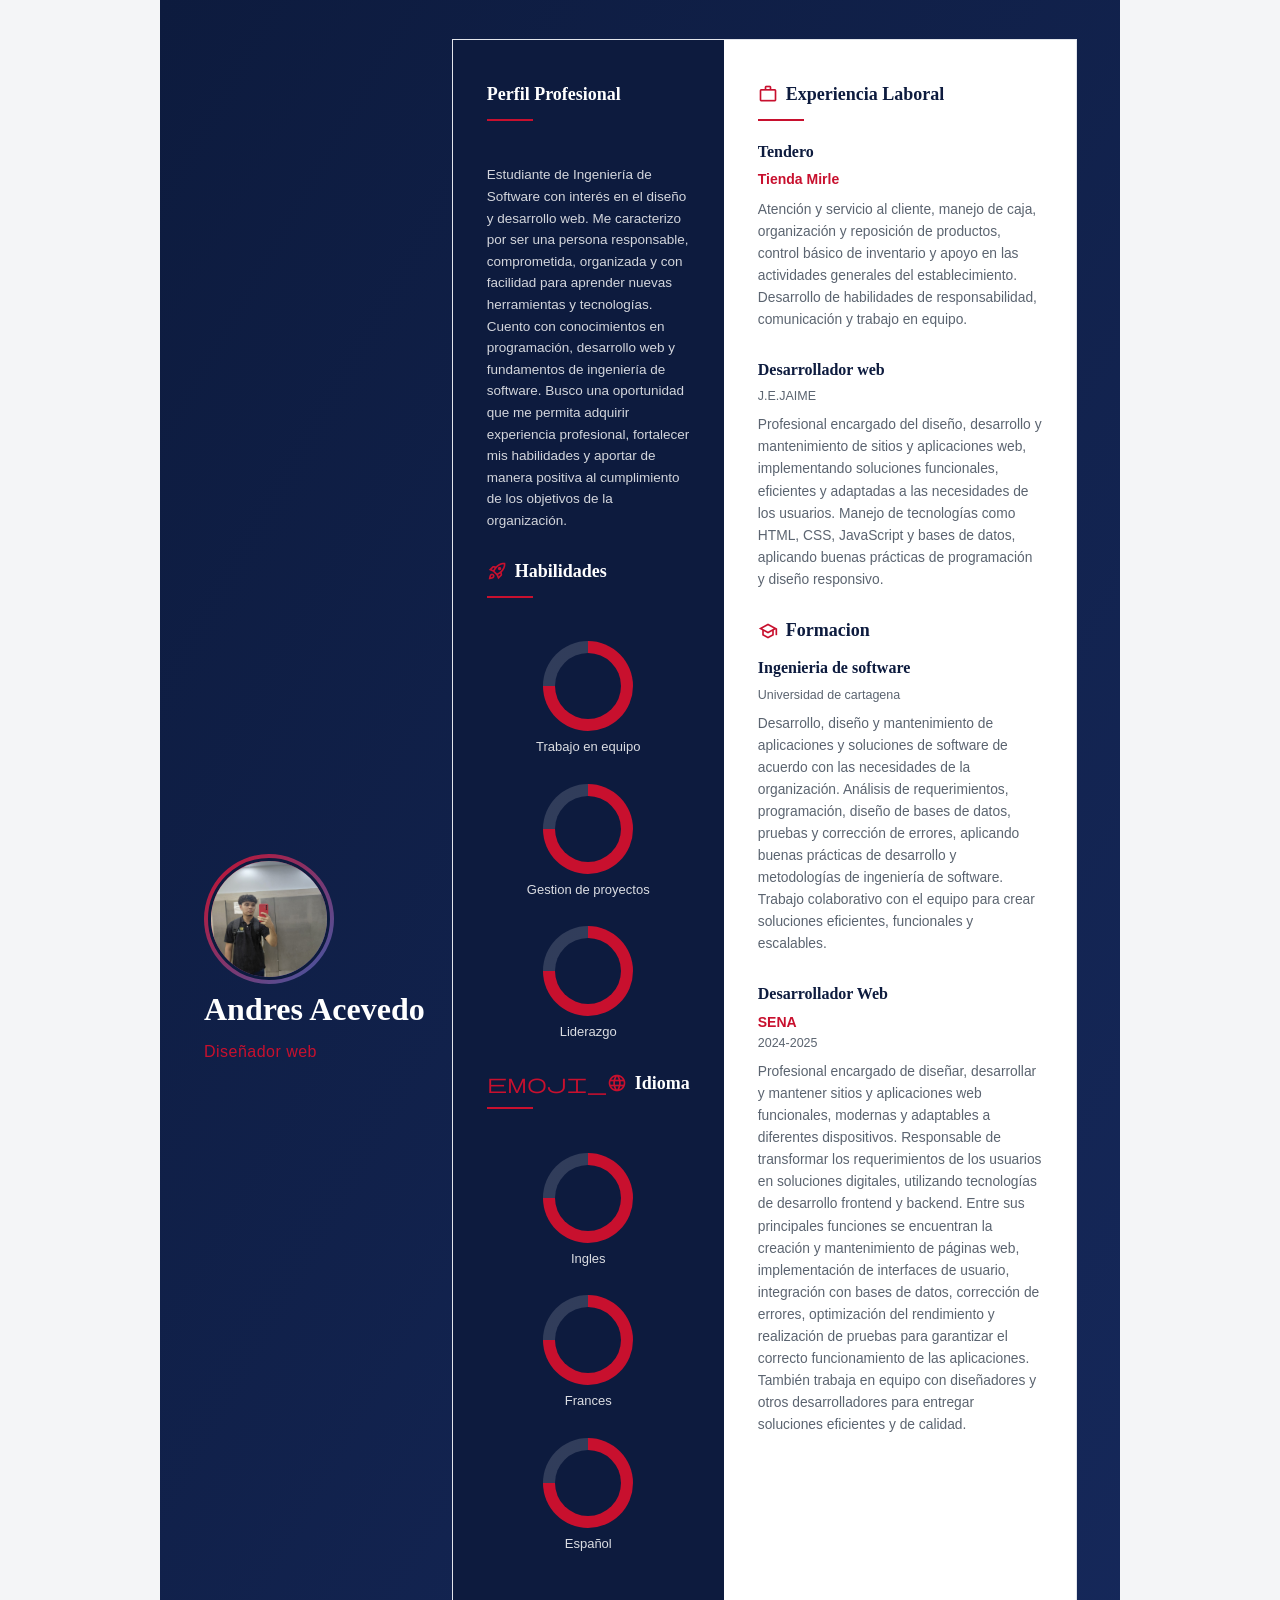
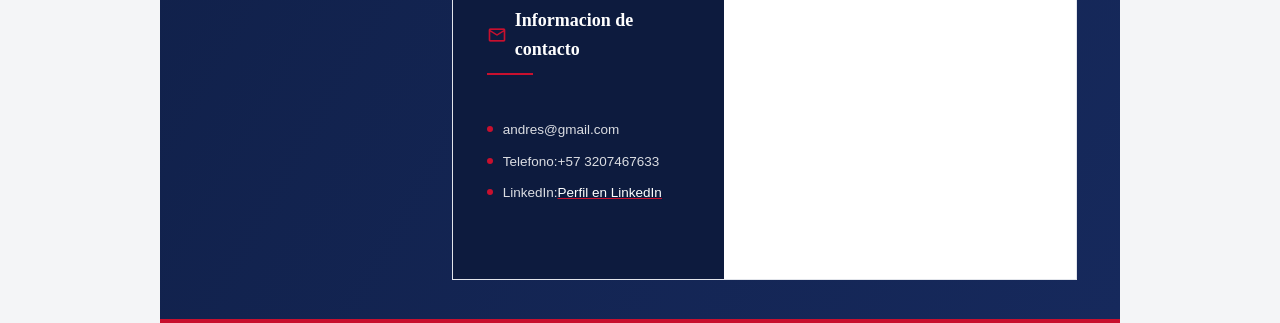
==== index.html @ 921162bf "Add files via upload" ====
<!DOCTYPE html>
<html lang="en">
<head>
    <meta charset="UTF-8">
    <meta name="viewport" content="width=device-width, initial-scale=1.0">
    <title>Hoja De Vida</title>
    <link rel="icon" href="logo_ada13.png"
    type="image/png">
    <link rel="stylesheet" href="styles.css">
    <link href="https://fonts.googleapis.com/css2?family=Material+Symbols+Outlined" rel="stylesheet" /> <!--font Awesome-->
</head>

</head>
<body>
    <div class="container">
        <div class="cabecera">
            <div class="contenedor_foto_perfil"><img src="Foto_de_perfil.jpg"

            </div>
        </div>
        <div class="nombre_puesto">
            <h1>Andres Acevedo</h1>
            <h2>Diseñador web</h2>
        </div>
    </div>    
        <div class="contenido_cv">
            <section class="habilidades">
                <h3>Perfil Profesional</h3>
                <hr>
                <br>
                <p class="carta_presentacion">
                    Estudiante de Ingeniería de Software con interés en el diseño y desarrollo
    web. Me caracterizo por ser una persona responsable, comprometida,
    organizada y con facilidad para aprender nuevas herramientas y tecnologías.
    Cuento con conocimientos en programación, desarrollo web y fundamentos de
    ingeniería de software. Busco una oportunidad que me permita adquirir
    experiencia profesional, fortalecer mis habilidades y aportar de manera
    positiva al cumplimiento de los objetivos de la organización.
                </p>
                <br>
                <h3>
                <span class="material-symbols-outlined">rocket_launch</span> Habilidades</h3>
                <hr>
                <br>
                <div class="grafico">
                    <div class="donut-hole"></div><!--agregamos el centro de la rosquilla-->
                    <div class="sector" id="sector1"></div>
                    <div class="sector" id="sector2"></div>
                    <div class="sector" id="sector3"></div>
                </div>
                <div class="habilidad">Trabajo en equipo</div>
                <br>
                <div class="grafico">
                    <div class="donut-hole"></div><!--agregamos al centro de la rosquilla-->
                    <div class="sector"id="sector1"></div>
                    <div class="sector"id="sector2"></div>
                    <div class="sector"id="sector3"></div>
                </div>
                <div class="habilidad">Gestion de proyectos</div>
                <br>
                <div class="grafico">
                    <div class="donut-hole"></div><!--agregamos al centro de la rosquilla-->
                    <div class="sector"id="sector1"></div>
                    <div class="sector"id="sector2"></div>
                    <div class="sector"id="sector3"></div>
                </div>
                <div class="habilidad">Liderazgo</div>
                <br>

                <h3> <span class="material-symbols-outlined">emoji_language </span>Idioma </h3>
                <hr>
                <br>
                <div class="grafico">
                    <div class="donut-hole"></div><!--agregamos el centro de la rosquilla-->
                    <div class="sector" id="sector1"></div>
                    <div class="sector" id="sector2"></div>
                    <div class="sector" id="sector3"></div>
                </div>

                  <div class="habilidad">Ingles</div>
                <br>
                <div class="grafico">
                    <div class="donut-hole"></div><!--agregamos al centro de la rosquilla-->
                    <div class="sector"id="sector1"></div>
                    <div class="sector"id="sector2"></div>
                    <div class="sector"id="sector3"></div>
                </div>
                <div class="habilidad">Frances</div>
                <br>
                <div class="grafico">
                    <div class="donut-hole"></div><!--agregamos al centro de la rosquilla-->
                    <div class="sector"id="sector1"></div>
                    <div class="sector"id="sector2"></div>
                    <div class="sector"id="sector3"></div>
                </div>
                <div class="habilidad">Español</div>
                <br>
                <br>
                <h3><span class="material-symbols-outlined">mail </span>Informacion de contacto</h3>
                <hr>
                <br>
                <ul>
                    <li></Email:correo>andres@gmail.com</li>
                    <li>Telefono:+57 3207467633</li>
                    <li>LinkedIn:<a href="#">Perfil en LinkedIn</a></li>
                </ul>
                <br>
            </section>
    <section class="experiencia">
        <h3 ><span class="material-symbols-outlined">work </span>Experiencia Laboral</h3>
        <hr>
        <h4>Tendero</h4>
        <div class="nombre_empresa">Tienda Mirle</div>
        <div class="año_puesto"></div>
        <p class="descripcion_puesto">Atención y servicio al cliente, manejo de caja, organización y
        reposición de productos, control básico de inventario y apoyo en las
        actividades generales del establecimiento. Desarrollo de habilidades
        de responsabilidad, comunicación y trabajo en equipo.</p>
        <br>
        <h4>Desarrollador web</h4>
        <div class="año_puesto">J.E.JAIME</div>
         <p class="descripcion_puesto">Profesional encargado del diseño, desarrollo y mantenimiento de sitios y aplicaciones web, implementando soluciones funcionales, eficientes y adaptadas a las necesidades de los usuarios. Manejo de tecnologías como HTML, CSS, JavaScript y bases de datos, aplicando buenas prácticas de programación y diseño responsivo.</p>
         <br>
         <h3><span class="material-symbols-outlined">school </span>Formacion</h3>
         <h4>Ingenieria de software</h4>
        <div class="año_puesto">Universidad de cartagena</div>
         <p class="descripcion_puesto">Desarrollo, diseño y mantenimiento de aplicaciones y soluciones de
    software de acuerdo con las necesidades de la organización. Análisis de
    requerimientos, programación, diseño de bases de datos, pruebas y
    corrección de errores, aplicando buenas prácticas de desarrollo y
    metodologías de ingeniería de software. Trabajo colaborativo con el equipo
    para crear soluciones eficientes, funcionales y escalables.</p>
         <br>
         <h4>Desarrollador Web</h4>
         <div class="nombre_empresa">SENA</div>
         <div class="año_puesto">2024-2025</div>
         <p class="descripcion_puesto">Profesional encargado de diseñar, desarrollar y mantener sitios y aplicaciones web funcionales, modernas y adaptables a diferentes dispositivos. Responsable de transformar los requerimientos de los usuarios en soluciones digitales, utilizando tecnologías de desarrollo frontend y backend.

Entre sus principales funciones se encuentran la creación y mantenimiento de páginas web, implementación de interfaces de usuario, integración con bases de datos, corrección de errores, optimización del rendimiento y realización de pruebas para garantizar el correcto funcionamiento de las aplicaciones. También trabaja en equipo con diseñadores y otros desarrolladores para entregar soluciones eficientes y de calidad.
         </p>
         <br>

          


    </section>
    
</body>

</html>
---- styles.css ----
/* =========================================================
   Hoja de vida — paleta rojo / azul
   Hecho para acompañar el index.html proporcionado
   (clases: .container, .cabecera, .contenido_cv,
   .habilidades, .experiencia, .grafico, etc.)
   ========================================================= */
 
:root {
  --azul-oscuro:  #0d1b3e;
  --azul-medio:   #16295c;
  --azul-claro:   #3d5aa8;
  --rojo:         #c8102e;
  --rojo-oscuro:  #8f0c21;
  --blanco:       #ffffff;
  --gris-claro:   #f4f5f7;
  --gris-linea:   #e2e5eb;
  --texto-oscuro: #1c1f26;
  --texto-gris:   #5b6470;
 
  --fuente-titulo: "Georgia", "Times New Roman", serif;
  --fuente-texto:  "Segoe UI", Arial, sans-serif;
}
 
* { box-sizing: border-box; }
 
html, body {
  margin: 0;
  padding: 0;
}
 
body {
  font-family: var(--fuente-texto);
  color: var(--texto-oscuro);
  background: var(--gris-claro);
  line-height: 1.6;
}
 
/* ---------------------------------------------------------
   Texto suelto sobre el body (parrafo_1)
   Se muestra como una franja discreta antes del CV.
   Si no lo necesitas, puedes borrar el <p> del HTML.
--------------------------------------------------------- */
.parrafo_1 {
  max-width: 900px;
  margin: 16px auto;
  padding: 0 24px;
  font-size: 12.5px;
  font-style: italic;
  color: var(--texto-gris);
  text-align: center;
}
 
/* ---------------------------------------------------------
   Encabezado: foto + nombre / puesto
--------------------------------------------------------- */
.container {
  max-width: 960px;
  margin: 0 auto;
  display: flex;
  align-items: center;
  gap: 28px;
  padding: 40px 44px;
  background: linear-gradient(120deg, var(--azul-oscuro) 0%, var(--azul-medio) 100%);
  border-bottom: 4px solid var(--rojo);
}
 
.cabecera { flex: 0 0 auto; }
 
.contenedor_foto_perfil {
  width: 130px;
  height: 130px;
  border-radius: 50%;
  padding: 4px;
  background: linear-gradient(135deg, var(--rojo), var(--azul-claro));
}
 
.contenedor_foto_perfil img {
  width: 100%;
  height: 100%;
  object-fit: cover;
  border-radius: 50%;
  display: block;
  border: 3px solid var(--azul-oscuro);
}
 
.nombre_puesto h1 {
  margin: 0 0 4px;
  font-family: var(--fuente-titulo);
  font-size: 32px;
  color: var(--blanco);
}
 
.nombre_puesto h2 {
  margin: 0;
  font-size: 16px;
  font-weight: 500;
  letter-spacing: 0.03em;
  color: var(--rojo);
  text-transform: none;
}
 
/* ---------------------------------------------------------
   Cuerpo del CV: sidebar (habilidades) + contenido (experiencia)
--------------------------------------------------------- */
.contenido_cv {
  max-width: 960px;
  margin: 0 auto;
  display: flex;
  align-items: flex-start;
  background: var(--blanco);
  box-shadow: 0 0 0 1px var(--gris-linea);
}
 
.habilidades,
.experiencia {
  padding: 40px 34px;
}
 
.habilidades {
  flex: 0 0 36%;
  background: var(--azul-oscuro);
  color: var(--blanco);
}
 
.experiencia {
  flex: 1;
  background: var(--blanco);
  color: var(--texto-oscuro);
}
 
/* ---------------------------------------------------------
   Encabezados de sección (h3 con ícono) y separadores
--------------------------------------------------------- */
h3 {
  display: flex;
  align-items: center;
  gap: 8px;
  font-family: var(--fuente-titulo);
  font-size: 18px;
  margin: 0 0 10px;
}
 
.habilidades h3 { color: var(--blanco); }
.experiencia h3 { color: var(--azul-oscuro); }
 
h3 .material-symbols-outlined {
  font-size: 20px;
  color: var(--rojo);
}
 
.material-symbols-outlined {
  font-variation-settings: 'FILL' 0, 'wght' 400, 'GRAD' 0, 'opsz' 24;
  vertical-align: middle;
}
 
.habilidades hr {
  border: none;
  border-top: 2px solid var(--rojo);
  margin: 0 0 18px;
  width: 46px;
}
 
.experiencia hr {
  border: none;
  border-top: 2px solid var(--rojo);
  margin: 0 0 18px;
  width: 46px;
}
 
h4 {
  font-family: var(--fuente-titulo);
  font-size: 16px;
  color: var(--azul-oscuro);
  margin: 0 0 4px;
}
 
/* ---------------------------------------------------------
   Textos de la sidebar
--------------------------------------------------------- */
.carta_presentacion {
  font-size: 13.5px;
  color: rgba(255, 255, 255, 0.82);
  margin: 0;
}
 
.habilidad {
  text-align: center;
  font-size: 13px;
  color: rgba(255, 255, 255, 0.85);
  margin-top: 6px;
}
 
/* ---------------------------------------------------------
   Gráfico tipo dona (habilidades / idiomas)
   El anillo se dibuja con conic-gradient en rojo y azul claro;
   .donut-hole recorta el centro para dejar el efecto de dona.
   Ajusta el segundo valor del conic-gradient (0%-100%) para
   representar el nivel de cada habilidad.
--------------------------------------------------------- */
.grafico {
  position: relative;
  width: 90px;
  height: 90px;
  margin: 0 auto;
  border-radius: 50%;
  background: conic-gradient(
    var(--rojo) 0% 75%,
    rgba(255, 255, 255, 0.15) 75% 100%
  );
}
 
.donut-hole {
  position: absolute;
  inset: 12px;
  border-radius: 50%;
  background: var(--azul-oscuro);
}
 
/* Los divs .sector quedan disponibles por si luego los usas
   para animar o segmentar el anillo con JavaScript; por
   defecto no necesitan verse. */
.sector {
  position: absolute;
  inset: 0;
  border-radius: 50%;
}
 
/* ---------------------------------------------------------
   Información de contacto
--------------------------------------------------------- */
.habilidades ul {
  list-style: none;
  margin: 0;
  padding: 0;
}
 
.habilidades ul li {
  position: relative;
  padding-left: 16px;
  font-size: 13.5px;
  color: rgba(255, 255, 255, 0.85);
  margin-bottom: 10px;
}
 
.habilidades ul li::before {
  content: "";
  position: absolute;
  left: 0;
  top: 7px;
  width: 6px;
  height: 6px;
  border-radius: 50%;
  background: var(--rojo);
}
 
.habilidades ul li a {
  color: var(--blanco);
  text-decoration: underline;
  text-decoration-color: var(--rojo);
}
 
.habilidades ul li a:hover { color: var(--rojo); }
 
/* ---------------------------------------------------------
   Experiencia y formación
--------------------------------------------------------- */
.nombre_empresa {
  font-size: 14px;
  font-weight: 600;
  color: var(--rojo);
}
 
.año_puesto {
  font-size: 12.5px;
  color: var(--texto-gris);
  margin-bottom: 8px;
}
 
.descripcion_puesto {
  font-size: 13.8px;
  color: var(--texto-gris);
  max-width: 60ch;
  margin: 0;
}
 
/* ---------------------------------------------------------
   Responsivo
--------------------------------------------------------- */
@media (max-width: 760px) {
  .container {
    flex-direction: column;
    text-align: center;
    padding: 32px 24px;
  }
 
  .contenido_cv { flex-direction: column; }
 
  .habilidades, .experiencia {
    flex: 1 1 auto;
    padding: 32px 24px;
  }
}
 
@media (prefers-reduced-motion: reduce) {
  * { transition: none !important; }
}
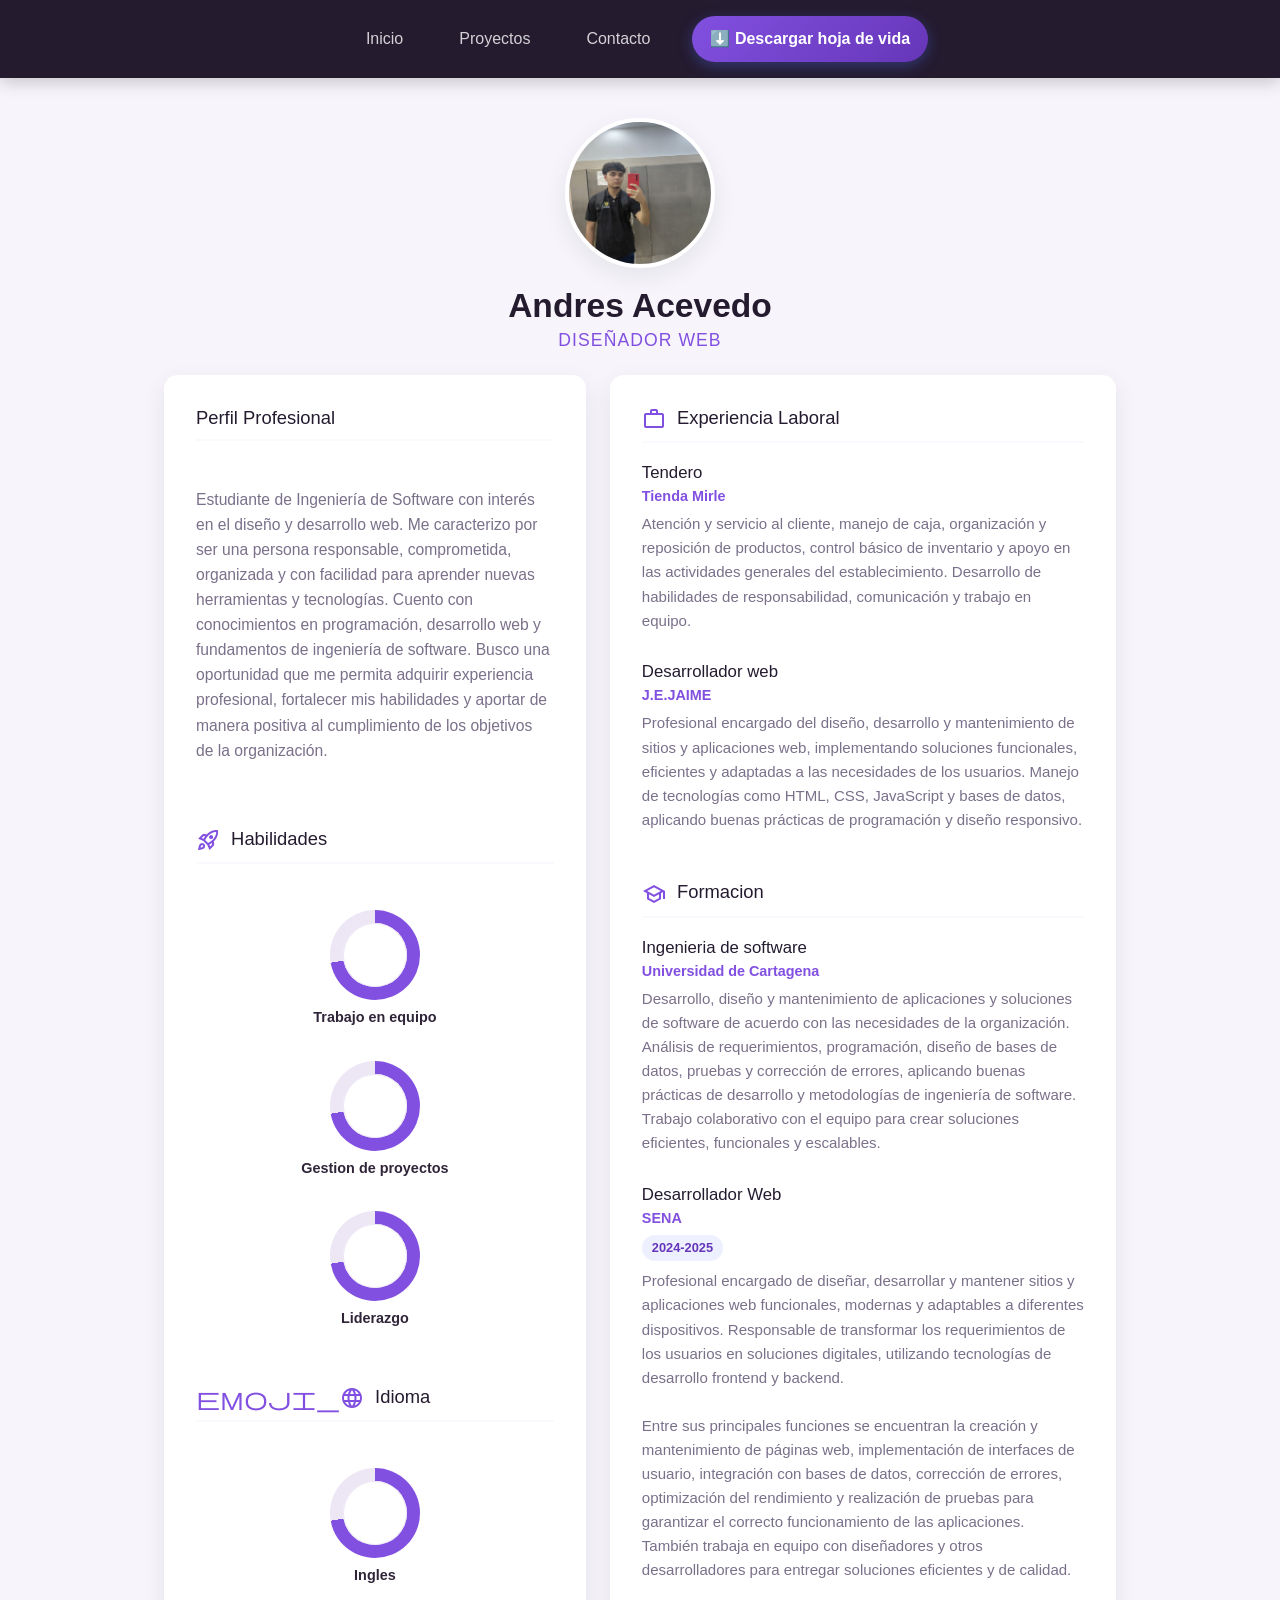
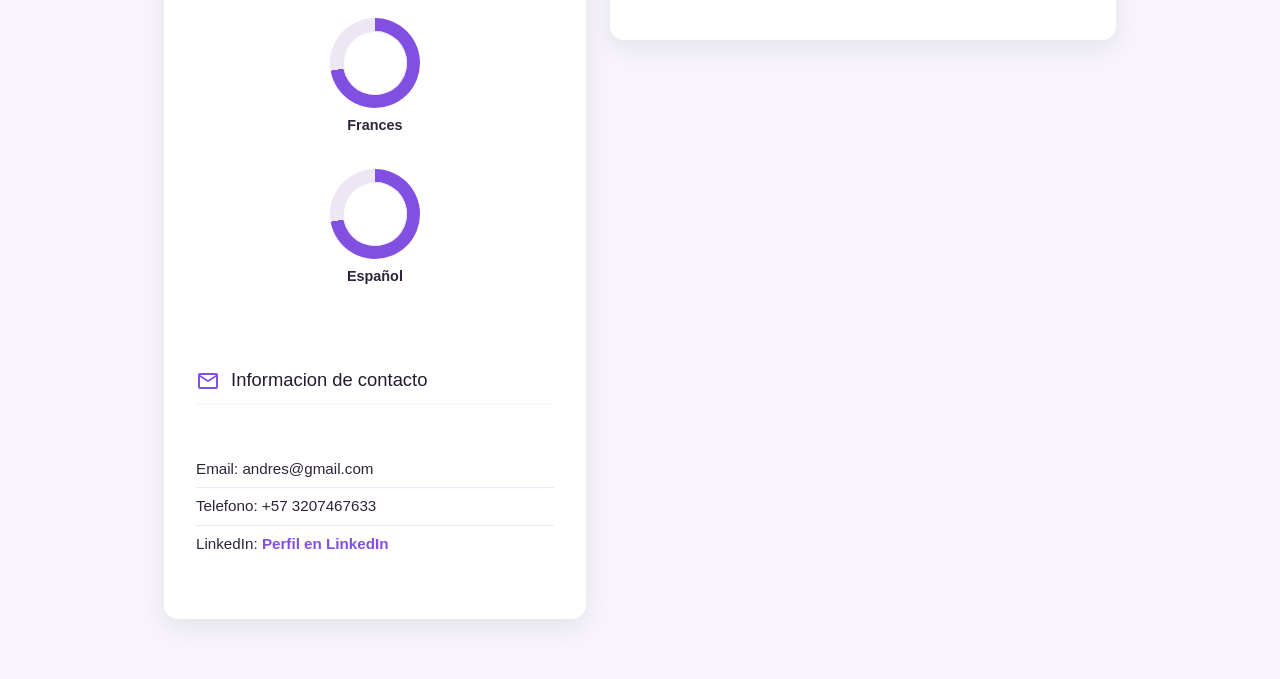
==== commit 97f655e3: "Add files via upload" ====
--- a/index.html
+++ b/index.html
@@ -1,150 +1,174 @@
 <!DOCTYPE html>
-<html lang="en">
+<html lang="es">
 <head>
-    <meta charset="UTF-8">
-    <meta name="viewport" content="width=device-width, initial-scale=1.0">
-    <title>Hoja De Vida</title>
-    <link rel="icon" href="logo_ada13.png"
-    type="image/png">
-    <link rel="stylesheet" href="styles.css">
-    <link href="https://fonts.googleapis.com/css2?family=Material+Symbols+Outlined" rel="stylesheet" /> <!--font Awesome-->
-</head>
-
+  <meta charset="UTF-8" />
+  <meta name="viewport" content="width=device-width, initial-scale=1.0" />
+  <title>Hoja De Vida</title>
+  <link rel="icon" href="logo_ada13.png" type="image/png" />
+  <link rel="stylesheet" href="https://cdn.jsdelivr.net/npm/bootstrap@5.3.3/dist/css/bootstrap.min.css" />
+  <link rel="stylesheet" href="styles.css" />
+  <link href="https://fonts.googleapis.com/css2?family=Material+Symbols+Outlined" rel="stylesheet" />
 </head>
 <body>
-    <div class="container">
-        <div class="cabecera">
-            <div class="contenedor_foto_perfil"><img src="Foto_de_perfil.jpg"
+  <!-- 🔗 Navegación -->
+  <nav class="nav">
+    <a href="index.html" class="nav__link">Inicio</a>
+    <a href="proyecto.html" class="nav__link">Proyectos</a>
+    <a href="contacto.html" class="nav__link">Contacto</a>
 
-            </div>
-        </div>
-        <div class="nombre_puesto">
-            <h1>Andres Acevedo</h1>
-            <h2>Diseñador web</h2>
-        </div>
-    </div>    
-        <div class="contenido_cv">
-            <section class="habilidades">
-                <h3>Perfil Profesional</h3>
-                <hr>
-                <br>
-                <p class="carta_presentacion">
-                    Estudiante de Ingeniería de Software con interés en el diseño y desarrollo
-    web. Me caracterizo por ser una persona responsable, comprometida,
-    organizada y con facilidad para aprender nuevas herramientas y tecnologías.
-    Cuento con conocimientos en programación, desarrollo web y fundamentos de
-    ingeniería de software. Busco una oportunidad que me permita adquirir
-    experiencia profesional, fortalecer mis habilidades y aportar de manera
-    positiva al cumplimiento de los objetivos de la organización.
-                </p>
-                <br>
-                <h3>
-                <span class="material-symbols-outlined">rocket_launch</span> Habilidades</h3>
-                <hr>
-                <br>
-                <div class="grafico">
-                    <div class="donut-hole"></div><!--agregamos el centro de la rosquilla-->
-                    <div class="sector" id="sector1"></div>
-                    <div class="sector" id="sector2"></div>
-                    <div class="sector" id="sector3"></div>
-                </div>
-                <div class="habilidad">Trabajo en equipo</div>
-                <br>
-                <div class="grafico">
-                    <div class="donut-hole"></div><!--agregamos al centro de la rosquilla-->
-                    <div class="sector"id="sector1"></div>
-                    <div class="sector"id="sector2"></div>
-                    <div class="sector"id="sector3"></div>
-                </div>
-                <div class="habilidad">Gestion de proyectos</div>
-                <br>
-                <div class="grafico">
-                    <div class="donut-hole"></div><!--agregamos al centro de la rosquilla-->
-                    <div class="sector"id="sector1"></div>
-                    <div class="sector"id="sector2"></div>
-                    <div class="sector"id="sector3"></div>
-                </div>
-                <div class="habilidad">Liderazgo</div>
-                <br>
+    <a class="btn-download" href="hoja_de_vida.pdf" download="Andres_Acevedo_HojaDeVida.pdf">
+      ⬇️ Descargar hoja de vida
+    </a>
+  </nav>
 
-                <h3> <span class="material-symbols-outlined">emoji_language </span>Idioma </h3>
-                <hr>
-                <br>
-                <div class="grafico">
-                    <div class="donut-hole"></div><!--agregamos el centro de la rosquilla-->
-                    <div class="sector" id="sector1"></div>
-                    <div class="sector" id="sector2"></div>
-                    <div class="sector" id="sector3"></div>
-                </div>
+  <div class="container">
+    <div class="cabecera">
+      <div class="contenedor_foto_perfil">
+        <img src="Foto_de_perfil.jpg" alt="Foto de perfil de Andres Acevedo" />
+      </div>
+    </div>
 
-                  <div class="habilidad">Ingles</div>
-                <br>
-                <div class="grafico">
-                    <div class="donut-hole"></div><!--agregamos al centro de la rosquilla-->
-                    <div class="sector"id="sector1"></div>
-                    <div class="sector"id="sector2"></div>
-                    <div class="sector"id="sector3"></div>
-                </div>
-                <div class="habilidad">Frances</div>
-                <br>
-                <div class="grafico">
-                    <div class="donut-hole"></div><!--agregamos al centro de la rosquilla-->
-                    <div class="sector"id="sector1"></div>
-                    <div class="sector"id="sector2"></div>
-                    <div class="sector"id="sector3"></div>
-                </div>
-                <div class="habilidad">Español</div>
-                <br>
-                <br>
-                <h3><span class="material-symbols-outlined">mail </span>Informacion de contacto</h3>
-                <hr>
-                <br>
-                <ul>
-                    <li></Email:correo>andres@gmail.com</li>
-                    <li>Telefono:+57 3207467633</li>
-                    <li>LinkedIn:<a href="#">Perfil en LinkedIn</a></li>
-                </ul>
-                <br>
-            </section>
+    <div class="nombre_puesto">
+      <h1>Andres Acevedo</h1>
+      <h2>Diseñador web</h2>
+    </div>
+  </div>
+
+  <div class="contenido_cv">
+    <section class="habilidades">
+      <h3>Perfil Profesional</h3>
+      <hr />
+      <br />
+      <p class="carta_presentacion">
+        Estudiante de Ingeniería de Software con interés en el diseño y desarrollo
+        web. Me caracterizo por ser una persona responsable, comprometida,
+        organizada y con facilidad para aprender nuevas herramientas y tecnologías.
+        Cuento con conocimientos en programación, desarrollo web y fundamentos de
+        ingeniería de software. Busco una oportunidad que me permita adquirir
+        experiencia profesional, fortalecer mis habilidades y aportar de manera
+        positiva al cumplimiento de los objetivos de la organización.
+      </p>
+      <br />
+
+      <h3><span class="material-symbols-outlined">rocket_launch</span> Habilidades</h3>
+      <hr />
+      <br />
+
+      <div class="grafico">
+        <div class="donut-hole"></div>
+        <div class="sector" id="sector1"></div>
+        <div class="sector" id="sector2"></div>
+        <div class="sector" id="sector3"></div>
+      </div>
+      <div class="habilidad">Trabajo en equipo</div>
+      <br />
+
+      <div class="grafico">
+        <div class="donut-hole"></div>
+        <div class="sector" id="sector1"></div>
+        <div class="sector" id="sector2"></div>
+        <div class="sector" id="sector3"></div>
+      </div>
+      <div class="habilidad">Gestion de proyectos</div>
+      <br />
+
+      <div class="grafico">
+        <div class="donut-hole"></div>
+        <div class="sector" id="sector1"></div>
+        <div class="sector" id="sector2"></div>
+        <div class="sector" id="sector3"></div>
+      </div>
+      <div class="habilidad">Liderazgo</div>
+      <br />
+
+      <h3><span class="material-symbols-outlined">emoji_language</span> Idioma</h3>
+      <hr />
+      <br />
+
+      <div class="grafico">
+        <div class="donut-hole"></div>
+        <div class="sector" id="sector1"></div>
+        <div class="sector" id="sector2"></div>
+        <div class="sector" id="sector3"></div>
+      </div>
+      <div class="habilidad">Ingles</div>
+      <br />
+
+      <div class="grafico">
+        <div class="donut-hole"></div>
+        <div class="sector" id="sector1"></div>
+        <div class="sector" id="sector2"></div>
+        <div class="sector" id="sector3"></div>
+      </div>
+      <div class="habilidad">Frances</div>
+      <br />
+
+      <div class="grafico">
+        <div class="donut-hole"></div>
+        <div class="sector" id="sector1"></div>
+        <div class="sector" id="sector2"></div>
+        <div class="sector" id="sector3"></div>
+      </div>
+      <div class="habilidad">Español</div>
+      <br /><br />
+
+      <h3><span class="material-symbols-outlined">mail</span> Informacion de contacto</h3>
+      <hr />
+      <br />
+      <ul>
+        <li>Email: andres@gmail.com</li>
+        <li>Telefono: +57 3207467633</li>
+        <li>LinkedIn: <a href="https://www.linkedin.com" target="_blank" rel="noopener noreferrer">Perfil en LinkedIn</a></li>
+      </ul>
+      <br />
+    </section>
+
     <section class="experiencia">
-        <h3 ><span class="material-symbols-outlined">work </span>Experiencia Laboral</h3>
-        <hr>
-        <h4>Tendero</h4>
-        <div class="nombre_empresa">Tienda Mirle</div>
-        <div class="año_puesto"></div>
-        <p class="descripcion_puesto">Atención y servicio al cliente, manejo de caja, organización y
+      <h3><span class="material-symbols-outlined">work</span> Experiencia Laboral</h3>
+      <hr />
+
+      <h4>Tendero</h4>
+      <div class="nombre_empresa">Tienda Mirle</div>
+      <p class="descripcion_puesto">
+        Atención y servicio al cliente, manejo de caja, organización y
         reposición de productos, control básico de inventario y apoyo en las
         actividades generales del establecimiento. Desarrollo de habilidades
-        de responsabilidad, comunicación y trabajo en equipo.</p>
-        <br>
-        <h4>Desarrollador web</h4>
-        <div class="año_puesto">J.E.JAIME</div>
-         <p class="descripcion_puesto">Profesional encargado del diseño, desarrollo y mantenimiento de sitios y aplicaciones web, implementando soluciones funcionales, eficientes y adaptadas a las necesidades de los usuarios. Manejo de tecnologías como HTML, CSS, JavaScript y bases de datos, aplicando buenas prácticas de programación y diseño responsivo.</p>
-         <br>
-         <h3><span class="material-symbols-outlined">school </span>Formacion</h3>
-         <h4>Ingenieria de software</h4>
-        <div class="año_puesto">Universidad de cartagena</div>
-         <p class="descripcion_puesto">Desarrollo, diseño y mantenimiento de aplicaciones y soluciones de
-    software de acuerdo con las necesidades de la organización. Análisis de
-    requerimientos, programación, diseño de bases de datos, pruebas y
-    corrección de errores, aplicando buenas prácticas de desarrollo y
-    metodologías de ingeniería de software. Trabajo colaborativo con el equipo
-    para crear soluciones eficientes, funcionales y escalables.</p>
-         <br>
-         <h4>Desarrollador Web</h4>
-         <div class="nombre_empresa">SENA</div>
-         <div class="año_puesto">2024-2025</div>
-         <p class="descripcion_puesto">Profesional encargado de diseñar, desarrollar y mantener sitios y aplicaciones web funcionales, modernas y adaptables a diferentes dispositivos. Responsable de transformar los requerimientos de los usuarios en soluciones digitales, utilizando tecnologías de desarrollo frontend y backend.
+        de responsabilidad, comunicación y trabajo en equipo.
+      </p>
+      <br />
 
-Entre sus principales funciones se encuentran la creación y mantenimiento de páginas web, implementación de interfaces de usuario, integración con bases de datos, corrección de errores, optimización del rendimiento y realización de pruebas para garantizar el correcto funcionamiento de las aplicaciones. También trabaja en equipo con diseñadores y otros desarrolladores para entregar soluciones eficientes y de calidad.
-         </p>
-         <br>
+      <h4>Desarrollador web</h4>
+      <div class="nombre_empresa">J.E.JAIME</div>
+      <p class="descripcion_puesto">
+        Profesional encargado del diseño, desarrollo y mantenimiento de sitios y aplicaciones web, implementando soluciones funcionales, eficientes y adaptadas a las necesidades de los usuarios. Manejo de tecnologías como HTML, CSS, JavaScript y bases de datos, aplicando buenas prácticas de programación y diseño responsivo.
+      </p>
+      <br />
 
-          
+      <h3><span class="material-symbols-outlined">school</span> Formacion</h3>
+      <hr />
 
+      <h4>Ingenieria de software</h4>
+      <div class="nombre_empresa">Universidad de Cartagena</div>
+      <p class="descripcion_puesto">
+        Desarrollo, diseño y mantenimiento de aplicaciones y soluciones de
+        software de acuerdo con las necesidades de la organización. Análisis de
+        requerimientos, programación, diseño de bases de datos, pruebas y
+        corrección de errores, aplicando buenas prácticas de desarrollo y
+        metodologías de ingeniería de software. Trabajo colaborativo con el equipo
+        para crear soluciones eficientes, funcionales y escalables.
+      </p>
+      <br />
 
+      <h4>Desarrollador Web</h4>
+      <div class="nombre_empresa">SENA</div>
+      <div class="año_puesto">2024-2025</div>
+      <p class="descripcion_puesto">
+        Profesional encargado de diseñar, desarrollar y mantener sitios y aplicaciones web funcionales, modernas y adaptables a diferentes dispositivos. Responsable de transformar los requerimientos de los usuarios en soluciones digitales, utilizando tecnologías de desarrollo frontend y backend.
+        <br /><br />
+        Entre sus principales funciones se encuentran la creación y mantenimiento de páginas web, implementación de interfaces de usuario, integración con bases de datos, corrección de errores, optimización del rendimiento y realización de pruebas para garantizar el correcto funcionamiento de las aplicaciones. También trabaja en equipo con diseñadores y otros desarrolladores para entregar soluciones eficientes y de calidad.
+      </p>
+      <br />
     </section>
-    
+  </div>
 </body>
-
-</html>+</html>
--- a/styles.css
+++ b/styles.css
@@ -1,307 +1,408 @@
-/* =========================================================
-   Hoja de vida — paleta rojo / azul
-   Hecho para acompañar el index.html proporcionado
-   (clases: .container, .cabecera, .contenido_cv,
-   .habilidades, .experiencia, .grafico, etc.)
-   ========================================================= */
- 
+/* ==========================================================================
+   Hoja de Vida — styles.css
+   Variables, nav, cabecera, contenido, donuts de habilidades, formulario
+   ========================================================================== */
+
 :root {
-  --azul-oscuro:  #0d1b3e;
-  --azul-medio:   #16295c;
-  --azul-claro:   #3d5aa8;
-  --rojo:         #c8102e;
-  --rojo-oscuro:  #8f0c21;
-  --blanco:       #ffffff;
-  --gris-claro:   #f4f5f7;
-  --gris-linea:   #e2e5eb;
-  --texto-oscuro: #1c1f26;
-  --texto-gris:   #5b6470;
- 
-  --fuente-titulo: "Georgia", "Times New Roman", serif;
-  --fuente-texto:  "Segoe UI", Arial, sans-serif;
-}
- 
-* { box-sizing: border-box; }
- 
-html, body {
+  --color-bg: #f7f5fb;
+  --color-surface: #ffffff;
+  --color-dark: #241b2f;
+  --color-dark-2: #35234a;
+  --color-primary: #8250e0;
+  --color-primary-dark: #6636b8;
+  --color-accent: #ff6f59;
+  --color-accent-2: #ffb648;
+  --color-text: #2f2438;
+  --color-text-muted: #7a708a;
+  --color-border: #ece6f5;
+  --radius: 14px;
+  --radius-sm: 8px;
+  --shadow: 0 8px 24px rgba(18, 24, 43, 0.08);
+  --shadow-hover: 0 12px 32px rgba(18, 24, 43, 0.14);
+  --max-width: 1000px;
+  --transition: all 0.25s ease;
+}
+
+* {
+  box-sizing: border-box;
+}
+
+html {
+  scroll-behavior: smooth;
+}
+
+body {
+  margin: 0;
+  font-family: "Segoe UI", Roboto, "Helvetica Neue", Arial, sans-serif;
+  background: var(--color-bg);
+  color: var(--color-text);
+  line-height: 1.6;
+  -webkit-font-smoothing: antialiased;
+}
+
+a {
+  text-decoration: none;
+  color: inherit;
+}
+
+ul {
+  list-style: none;
   margin: 0;
   padding: 0;
 }
- 
-body {
-  font-family: var(--fuente-texto);
-  color: var(--texto-oscuro);
-  background: var(--gris-claro);
-  line-height: 1.6;
-}
- 
-/* ---------------------------------------------------------
-   Texto suelto sobre el body (parrafo_1)
-   Se muestra como una franja discreta antes del CV.
-   Si no lo necesitas, puedes borrar el <p> del HTML.
---------------------------------------------------------- */
-.parrafo_1 {
-  max-width: 900px;
-  margin: 16px auto;
-  padding: 0 24px;
-  font-size: 12.5px;
-  font-style: italic;
-  color: var(--texto-gris);
-  text-align: center;
-}
- 
-/* ---------------------------------------------------------
-   Encabezado: foto + nombre / puesto
---------------------------------------------------------- */
-.container {
-  max-width: 960px;
-  margin: 0 auto;
+
+hr {
+  border: none;
+  border-top: 2px solid var(--color-border);
+  margin: 10px 0 20px;
+}
+
+.material-symbols-outlined {
+  font-variation-settings: "FILL" 0, "wght" 400, "GRAD" 0, "opsz" 24;
+  vertical-align: middle;
+  color: var(--color-primary);
+  margin-right: 6px;
+}
+
+/* ==========================================================================
+   Navegación
+   ========================================================================== */
+
+.nav {
   display: flex;
   align-items: center;
+  justify-content: center;
   gap: 28px;
-  padding: 40px 44px;
-  background: linear-gradient(120deg, var(--azul-oscuro) 0%, var(--azul-medio) 100%);
-  border-bottom: 4px solid var(--rojo);
-}
- 
-.cabecera { flex: 0 0 auto; }
- 
+  flex-wrap: wrap;
+  background: var(--color-dark);
+  padding: 16px 24px;
+  position: sticky;
+  top: 0;
+  z-index: 100;
+  box-shadow: 0 4px 16px rgba(0, 0, 0, 0.2);
+}
+
+.nav__brand {
+  color: #fff;
+  font-weight: 600;
+  font-size: 1.1rem;
+  padding: 0 4px;
+}
+
+.nav__toggle {
+  border: 1px solid rgba(255, 255, 255, 0.4);
+}
+
+.nav__link {
+  color: rgba(255, 255, 255, 0.8);
+  font-weight: 500;
+  padding: 8px 14px;
+  border-radius: var(--radius-sm);
+  transition: var(--transition);
+}
+
+.nav__link:hover {
+  color: #fff;
+  background: rgba(255, 255, 255, 0.08);
+}
+
+.btn-download {
+  display: inline-flex;
+  align-items: center;
+  gap: 6px;
+  background: linear-gradient(135deg, var(--color-primary), var(--color-primary-dark));
+  color: #fff;
+  font-weight: 600;
+  padding: 10px 18px;
+  border-radius: 999px;
+  transition: var(--transition);
+  box-shadow: 0 4px 14px rgba(79, 109, 245, 0.35);
+}
+
+.btn-download:hover {
+  transform: translateY(-2px);
+  box-shadow: 0 8px 20px rgba(79, 109, 245, 0.45);
+  color: #fff;
+}
+
+/* ==========================================================================
+   Cabecera / Header
+   ========================================================================== */
+
+.container {
+  max-width: var(--max-width);
+  margin: 0 auto;
+  padding: 40px 24px 24px;
+  display: flex;
+  flex-direction: column;
+  align-items: center;
+  text-align: center;
+}
+
+.cabecera {
+  margin-bottom: 18px;
+}
+
 .contenedor_foto_perfil {
-  width: 130px;
-  height: 130px;
+  width: 150px;
+  height: 150px;
   border-radius: 50%;
-  padding: 4px;
-  background: linear-gradient(135deg, var(--rojo), var(--azul-claro));
-}
- 
+  overflow: hidden;
+  border: 4px solid var(--color-surface);
+  box-shadow: var(--shadow);
+  background: var(--color-border);
+}
+
 .contenedor_foto_perfil img {
   width: 100%;
   height: 100%;
   object-fit: cover;
-  border-radius: 50%;
   display: block;
-  border: 3px solid var(--azul-oscuro);
-}
- 
+}
+
 .nombre_puesto h1 {
-  margin: 0 0 4px;
-  font-family: var(--fuente-titulo);
-  font-size: 32px;
-  color: var(--blanco);
-}
- 
+  margin: 0;
+  font-size: 2.1rem;
+  font-weight: 700;
+  color: var(--color-dark);
+}
+
 .nombre_puesto h2 {
-  margin: 0;
-  font-size: 16px;
+  margin: 4px 0 0;
+  font-size: 1.1rem;
   font-weight: 500;
-  letter-spacing: 0.03em;
-  color: var(--rojo);
-  text-transform: none;
-}
- 
-/* ---------------------------------------------------------
-   Cuerpo del CV: sidebar (habilidades) + contenido (experiencia)
---------------------------------------------------------- */
+  color: var(--color-primary);
+  text-transform: uppercase;
+  letter-spacing: 0.06em;
+}
+
+/* ==========================================================================
+   Contenido general
+   ========================================================================== */
+
 .contenido_cv {
-  max-width: 960px;
+  max-width: var(--max-width);
   margin: 0 auto;
-  display: flex;
-  align-items: flex-start;
-  background: var(--blanco);
-  box-shadow: 0 0 0 1px var(--gris-linea);
-}
- 
+  padding: 0 24px 60px;
+  display: grid;
+  grid-template-columns: 1fr;
+  gap: 24px;
+}
+
+/* En index.html hay dos secciones (.habilidades + .experiencia): en pantallas
+   grandes se muestran en dos columnas. */
+.contenido_cv:has(.habilidades):has(.experiencia) {
+  grid-template-columns: 1fr 1.2fr;
+  align-items: start;
+}
+
 .habilidades,
 .experiencia {
-  padding: 40px 34px;
-}
- 
-.habilidades {
-  flex: 0 0 36%;
-  background: var(--azul-oscuro);
-  color: var(--blanco);
-}
- 
-.experiencia {
-  flex: 1;
-  background: var(--blanco);
-  color: var(--texto-oscuro);
-}
- 
-/* ---------------------------------------------------------
-   Encabezados de sección (h3 con ícono) y separadores
---------------------------------------------------------- */
-h3 {
-  display: flex;
-  align-items: center;
-  gap: 8px;
-  font-family: var(--fuente-titulo);
-  font-size: 18px;
-  margin: 0 0 10px;
-}
- 
-.habilidades h3 { color: var(--blanco); }
-.experiencia h3 { color: var(--azul-oscuro); }
- 
-h3 .material-symbols-outlined {
-  font-size: 20px;
-  color: var(--rojo);
-}
- 
-.material-symbols-outlined {
-  font-variation-settings: 'FILL' 0, 'wght' 400, 'GRAD' 0, 'opsz' 24;
-  vertical-align: middle;
-}
- 
-.habilidades hr {
-  border: none;
-  border-top: 2px solid var(--rojo);
-  margin: 0 0 18px;
-  width: 46px;
-}
- 
-.experiencia hr {
-  border: none;
-  border-top: 2px solid var(--rojo);
-  margin: 0 0 18px;
-  width: 46px;
-}
- 
-h4 {
-  font-family: var(--fuente-titulo);
-  font-size: 16px;
-  color: var(--azul-oscuro);
-  margin: 0 0 4px;
-}
- 
-/* ---------------------------------------------------------
-   Textos de la sidebar
---------------------------------------------------------- */
+  background: var(--color-surface);
+  border-radius: var(--radius);
+  box-shadow: var(--shadow);
+  padding: 32px;
+}
+
+.habilidades h3,
+.experiencia h3 {
+  font-size: 1.15rem;
+  color: var(--color-dark);
+  margin: 24px 0 4px;
+}
+
+.habilidades h3:first-child,
+.experiencia h3:first-child {
+  margin-top: 0;
+}
+
 .carta_presentacion {
-  font-size: 13.5px;
-  color: rgba(255, 255, 255, 0.82);
+  color: var(--color-text-muted);
+  font-size: 0.98rem;
+}
+
+/* ==========================================================================
+   Experiencia / Proyectos
+   ========================================================================== */
+
+.experiencia h4 {
+  margin: 4px 0 2px;
+  font-size: 1.05rem;
+  color: var(--color-dark);
+}
+
+.nombre_empresa {
+  font-weight: 600;
+  color: var(--color-primary);
+  font-size: 0.9rem;
+  margin-bottom: 4px;
+}
+
+.año_puesto {
+  display: inline-block;
+  background: rgba(79, 109, 245, 0.1);
+  color: var(--color-primary-dark);
+  font-size: 0.8rem;
+  font-weight: 600;
+  padding: 3px 10px;
+  border-radius: 999px;
+  margin-bottom: 8px;
+}
+
+.descripcion_puesto {
+  color: var(--color-text-muted);
+  font-size: 0.94rem;
   margin: 0;
 }
- 
-.habilidad {
-  text-align: center;
-  font-size: 13px;
-  color: rgba(255, 255, 255, 0.85);
-  margin-top: 6px;
-}
- 
-/* ---------------------------------------------------------
-   Gráfico tipo dona (habilidades / idiomas)
-   El anillo se dibuja con conic-gradient en rojo y azul claro;
-   .donut-hole recorta el centro para dejar el efecto de dona.
-   Ajusta el segundo valor del conic-gradient (0%-100%) para
-   representar el nivel de cada habilidad.
---------------------------------------------------------- */
+
+.experiencia ul li,
+.habilidades ul li {
+  padding: 6px 0;
+  color: var(--color-text);
+  font-size: 0.95rem;
+  border-bottom: 1px solid var(--color-border);
+}
+
+.experiencia ul li:last-child,
+.habilidades ul li:last-child {
+  border-bottom: none;
+}
+
+/* Enlace tipo call-to-action dentro de proyectos.html */
+.experiencia > a.nav__link {
+  margin-top: 12px;
+  background: var(--color-accent);
+  color: #fff;
+  font-weight: 600;
+  padding: 10px 16px;
+  border-radius: var(--radius-sm);
+}
+
+.experiencia > a.nav__link:hover {
+  background: #1aa590;
+}
+
+/* ==========================================================================
+   Gráficos de habilidades (donut charts)
+   ========================================================================== */
+
 .grafico {
   position: relative;
   width: 90px;
   height: 90px;
-  margin: 0 auto;
   border-radius: 50%;
+  margin: 0 auto 6px;
   background: conic-gradient(
-    var(--rojo) 0% 75%,
-    rgba(255, 255, 255, 0.15) 75% 100%
+    var(--color-primary) 0deg 260deg,
+    var(--color-border) 260deg 360deg
   );
-}
- 
+  display: flex;
+  align-items: center;
+  justify-content: center;
+}
+
 .donut-hole {
-  position: absolute;
-  inset: 12px;
+  width: 64px;
+  height: 64px;
   border-radius: 50%;
-  background: var(--azul-oscuro);
-}
- 
-/* Los divs .sector quedan disponibles por si luego los usas
-   para animar o segmentar el anillo con JavaScript; por
-   defecto no necesitan verse. */
+  background: var(--color-surface);
+  box-shadow: inset 0 0 0 1px var(--color-border);
+}
+
+/* Los .sector quedan disponibles para variar colores/porcentajes por JS,
+   pero por defecto se ocultan ya que el degradado ya se pinta en .grafico */
 .sector {
-  position: absolute;
-  inset: 0;
-  border-radius: 50%;
-}
- 
-/* ---------------------------------------------------------
-   Información de contacto
---------------------------------------------------------- */
-.habilidades ul {
-  list-style: none;
-  margin: 0;
-  padding: 0;
-}
- 
-.habilidades ul li {
-  position: relative;
-  padding-left: 16px;
-  font-size: 13.5px;
-  color: rgba(255, 255, 255, 0.85);
-  margin-bottom: 10px;
-}
- 
-.habilidades ul li::before {
-  content: "";
-  position: absolute;
-  left: 0;
-  top: 7px;
-  width: 6px;
-  height: 6px;
-  border-radius: 50%;
-  background: var(--rojo);
-}
- 
+  display: none;
+}
+
+.habilidad {
+  text-align: center;
+  font-size: 0.9rem;
+  font-weight: 600;
+  color: var(--color-text);
+  margin-bottom: 6px;
+}
+
+/* ==========================================================================
+   Formulario de contacto
+   ========================================================================== */
+
+form label {
+  font-weight: 600;
+  font-size: 0.9rem;
+  color: var(--color-dark);
+  display: inline-block;
+  margin-bottom: 4px;
+}
+
+form input,
+form textarea {
+  border: 1px solid var(--color-border);
+  border-radius: var(--radius-sm);
+  font-family: inherit;
+  font-size: 0.95rem;
+  transition: var(--transition);
+  background: var(--color-bg);
+}
+
+form input:focus,
+form textarea:focus {
+  outline: none;
+  border-color: var(--color-primary);
+  background: var(--color-surface);
+  box-shadow: 0 0 0 3px rgba(79, 109, 245, 0.15);
+}
+
+form textarea {
+  resize: vertical;
+}
+
+form button.btn-download {
+  font-size: 0.95rem;
+}
+
+/* Lista de información de contacto */
 .habilidades ul li a {
-  color: var(--blanco);
+  color: var(--color-primary);
+  font-weight: 600;
+}
+
+.habilidades ul li a:hover {
   text-decoration: underline;
-  text-decoration-color: var(--rojo);
-}
- 
-.habilidades ul li a:hover { color: var(--rojo); }
- 
-/* ---------------------------------------------------------
-   Experiencia y formación
---------------------------------------------------------- */
-.nombre_empresa {
-  font-size: 14px;
-  font-weight: 600;
-  color: var(--rojo);
-}
- 
-.año_puesto {
-  font-size: 12.5px;
-  color: var(--texto-gris);
-  margin-bottom: 8px;
-}
- 
-.descripcion_puesto {
-  font-size: 13.8px;
-  color: var(--texto-gris);
-  max-width: 60ch;
-  margin: 0;
-}
- 
-/* ---------------------------------------------------------
-   Responsivo
---------------------------------------------------------- */
-@media (max-width: 760px) {
-  .container {
-    flex-direction: column;
-    text-align: center;
-    padding: 32px 24px;
-  }
- 
-  .contenido_cv { flex-direction: column; }
- 
-  .habilidades, .experiencia {
-    flex: 1 1 auto;
-    padding: 32px 24px;
-  }
-}
- 
-@media (prefers-reduced-motion: reduce) {
-  * { transition: none !important; }
-}
- +}
+
+/* ==========================================================================
+   Responsive
+   ========================================================================== */
+
+@media (max-width: 860px) {
+  .contenido_cv:has(.habilidades):has(.experiencia) {
+    grid-template-columns: 1fr;
+  }
+}
+
+@media (max-width: 640px) {
+  .nav {
+    justify-content: space-between;
+    gap: 12px;
+  }
+
+  .nombre_puesto h1 {
+    font-size: 1.6rem;
+  }
+
+  .habilidades,
+  .experiencia {
+    padding: 22px;
+  }
+
+  .grafico {
+    width: 76px;
+    height: 76px;
+  }
+
+  .donut-hole {
+    width: 54px;
+    height: 54px;
+  }
+}
